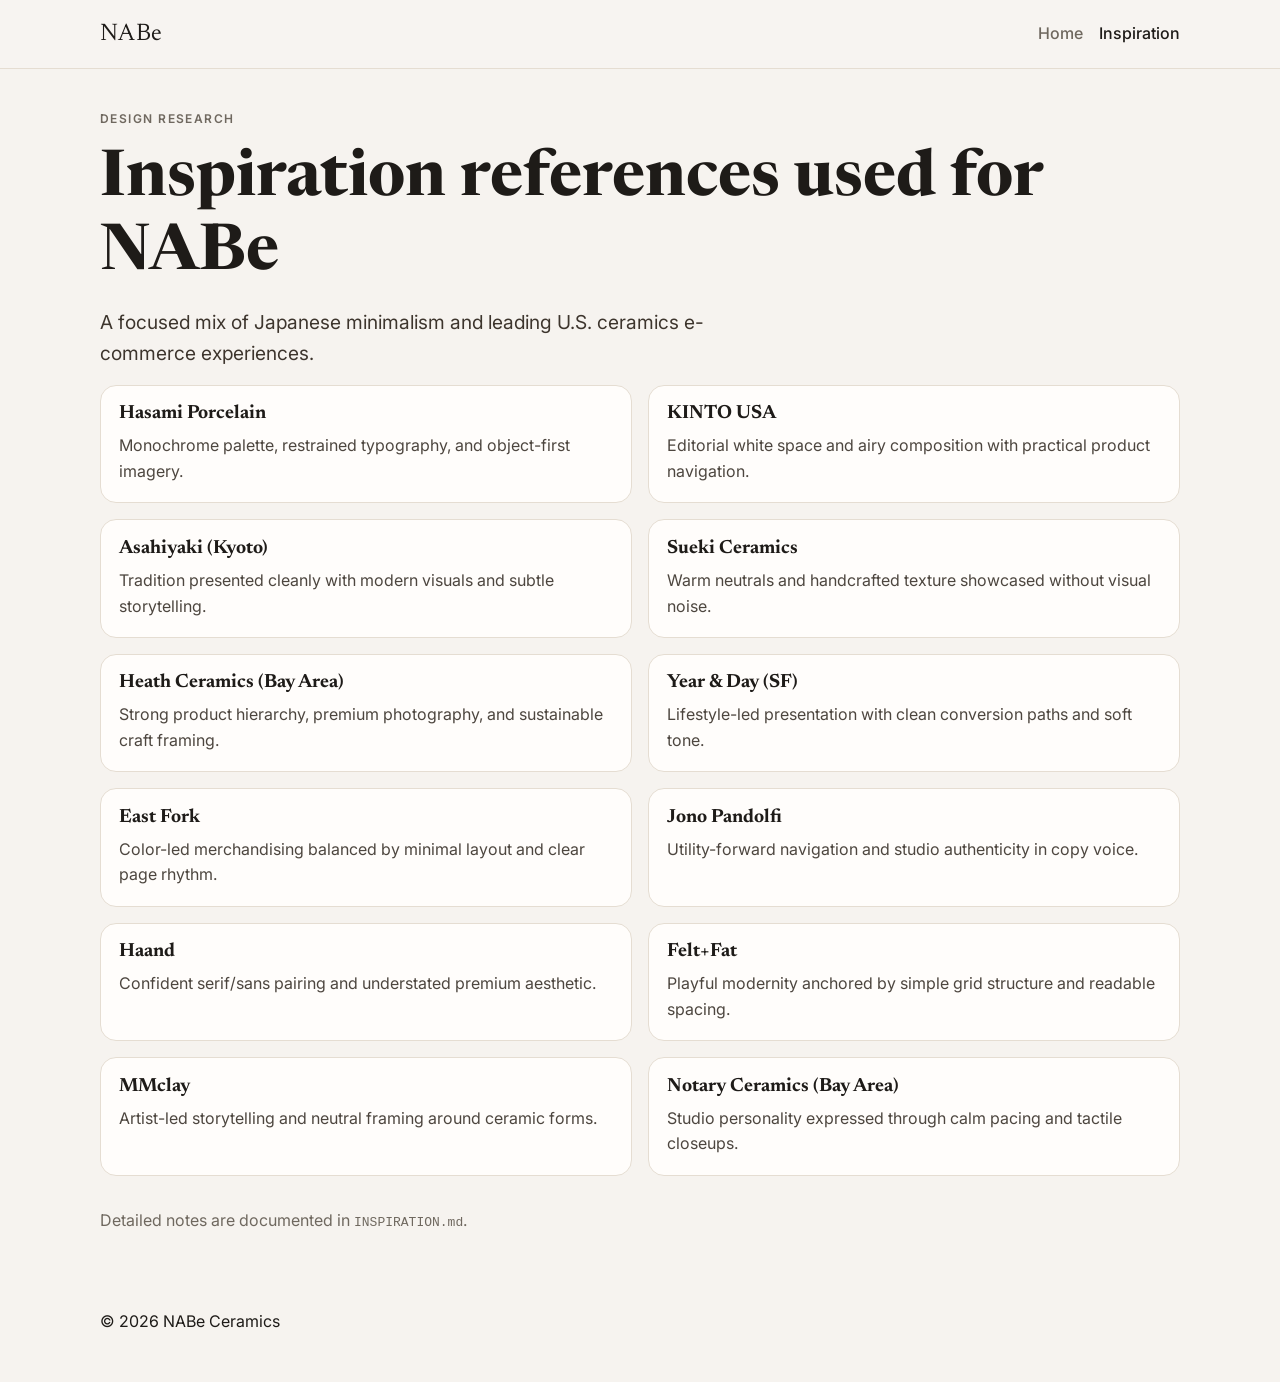
==== inspiration.html @ 3cadc334 "Deploy Naomi nabe site" ====
<!doctype html>
<html lang="en">
  <head>
    <meta charset="UTF-8" />
    <meta name="viewport" content="width=device-width, initial-scale=1.0" />
    <title>NABe Inspiration References</title>
    <meta name="description" content="Inspiration references used to design NABe Ceramics." />
    <link rel="preconnect" href="https://fonts.googleapis.com" />
    <link rel="preconnect" href="https://fonts.gstatic.com" crossorigin />
    <link
      href="https://fonts.googleapis.com/css2?family=Inter:wght@300;400;500;600&family=Newsreader:opsz,wght@6..72,300;6..72,400;6..72,500&display=swap"
      rel="stylesheet"
    />
    <link rel="stylesheet" href="./styles.css" />
  </head>
  <body>
    <header class="site-header">
      <div class="container nav-wrap">
        <a href="./index.html" class="logo">NABe</a>
        <nav>
          <ul class="nav-links">
            <li><a href="./index.html">Home</a></li>
            <li><a href="./inspiration.html" aria-current="page">Inspiration</a></li>
          </ul>
        </nav>
      </div>
    </header>

    <main class="section">
      <div class="container">
        <p class="eyebrow">Design research</p>
        <h1>Inspiration references used for NABe</h1>
        <p class="lead">A focused mix of Japanese minimalism and leading U.S. ceramics e-commerce experiences.</p>

        <div class="cards-grid list-grid">
          <article class="card"><h3><a href="https://hasami-porcelain.com/" target="_blank" rel="noreferrer">Hasami Porcelain</a></h3><p>Monochrome palette, restrained typography, and object-first imagery.</p></article>
          <article class="card"><h3><a href="https://kinto-usa.com/" target="_blank" rel="noreferrer">KINTO USA</a></h3><p>Editorial white space and airy composition with practical product navigation.</p></article>
          <article class="card"><h3><a href="https://asahiyaki.com/" target="_blank" rel="noreferrer">Asahiyaki (Kyoto)</a></h3><p>Tradition presented cleanly with modern visuals and subtle storytelling.</p></article>
          <article class="card"><h3><a href="https://www.suekigama.com/" target="_blank" rel="noreferrer">Sueki Ceramics</a></h3><p>Warm neutrals and handcrafted texture showcased without visual noise.</p></article>
          <article class="card"><h3><a href="https://www.heathceramics.com/" target="_blank" rel="noreferrer">Heath Ceramics (Bay Area)</a></h3><p>Strong product hierarchy, premium photography, and sustainable craft framing.</p></article>
          <article class="card"><h3><a href="https://yearandday.com/" target="_blank" rel="noreferrer">Year & Day (SF)</a></h3><p>Lifestyle-led presentation with clean conversion paths and soft tone.</p></article>
          <article class="card"><h3><a href="https://www.eastfork.com/" target="_blank" rel="noreferrer">East Fork</a></h3><p>Color-led merchandising balanced by minimal layout and clear page rhythm.</p></article>
          <article class="card"><h3><a href="https://www.jonopandolfi.com/" target="_blank" rel="noreferrer">Jono Pandolfi</a></h3><p>Utility-forward navigation and studio authenticity in copy voice.</p></article>
          <article class="card"><h3><a href="https://haand.us/" target="_blank" rel="noreferrer">Haand</a></h3><p>Confident serif/sans pairing and understated premium aesthetic.</p></article>
          <article class="card"><h3><a href="https://www.feltandfat.com/" target="_blank" rel="noreferrer">Felt+Fat</a></h3><p>Playful modernity anchored by simple grid structure and readable spacing.</p></article>
          <article class="card"><h3><a href="https://mmclay.com/" target="_blank" rel="noreferrer">MMclay</a></h3><p>Artist-led storytelling and neutral framing around ceramic forms.</p></article>
          <article class="card"><h3><a href="https://www.notaryceramics.com/" target="_blank" rel="noreferrer">Notary Ceramics (Bay Area)</a></h3><p>Studio personality expressed through calm pacing and tactile closeups.</p></article>
        </div>

        <p class="muted" style="margin-top:2rem">Detailed notes are documented in <code>INSPIRATION.md</code>.</p>
      </div>
    </main>

    <footer class="site-footer">
      <div class="container footer-wrap">
        <p>© <span id="year"></span> NABe Ceramics</p>
      </div>
    </footer>

    <script src="./app.js"></script>
  </body>
</html>
---- styles.css ----
:root {
  --bg: #f6f3ef;
  --paper: #fffdfb;
  --ink: #1e1b18;
  --muted: #6f685f;
  --line: #e5ddd2;
  --accent: #a36b48;
  --radius: 16px;
  --shadow: 0 8px 28px rgba(28, 23, 18, 0.08);
}

* { box-sizing: border-box; }

body {
  margin: 0;
  font-family: Inter, system-ui, -apple-system, sans-serif;
  color: var(--ink);
  background: var(--bg);
  line-height: 1.6;
}

h1, h2, h3 {
  font-family: Newsreader, Georgia, serif;
  line-height: 1.15;
  margin-top: 0;
}

h1 { font-size: clamp(2rem, 6vw, 4rem); margin-bottom: 1rem; }
h2 { font-size: clamp(1.6rem, 4vw, 2.3rem); margin-bottom: 1rem; }
h3 { font-size: 1.2rem; margin-bottom: 0.5rem; }

p { margin: 0 0 1rem; }
a { color: inherit; }

.container { width: min(1080px, calc(100% - 2rem)); margin-inline: auto; }

.site-header {
  position: sticky;
  top: 0;
  z-index: 10;
  background: color-mix(in srgb, var(--bg) 90%, white 10%);
  backdrop-filter: blur(6px);
  border-bottom: 1px solid var(--line);
}

.nav-wrap {
  display: flex;
  align-items: center;
  justify-content: space-between;
  min-height: 68px;
}

.logo {
  font-family: Newsreader, serif;
  text-decoration: none;
  font-size: 1.5rem;
  letter-spacing: 0.02em;
}

.nav-links {
  display: flex;
  list-style: none;
  gap: 1rem;
  padding: 0;
  margin: 0;
}

.nav-links a {
  text-decoration: none;
  color: var(--muted);
  font-weight: 500;
}

.nav-links a[aria-current="page"] { color: var(--ink); }

.hero { padding: 3.5rem 0 2rem; }
.hero-grid {
  display: grid;
  gap: 2rem;
  align-items: center;
}

.eyebrow {
  text-transform: uppercase;
  letter-spacing: 0.12em;
  font-size: 0.75rem;
  font-weight: 600;
  color: var(--muted);
}

.lead {
  font-size: clamp(1.06rem, 2.3vw, 1.2rem);
  color: #3d352d;
  max-width: 58ch;
}

.hero-cta { display: flex; flex-wrap: wrap; gap: 0.9rem; margin-top: 1.2rem; }

.btn {
  display: inline-block;
  text-decoration: none;
  background: var(--ink);
  color: white;
  border-radius: 999px;
  padding: 0.7rem 1.1rem;
  font-weight: 500;
}

.link { color: var(--accent); text-decoration: none; font-weight: 500; align-self: center; }

.hero-vessel {
  min-height: 240px;
  display: grid;
  place-items: center;
}

.vessel-shape {
  width: min(78vw, 370px);
  aspect-ratio: 1 / 1;
  border-radius: 58% 42% 50% 50% / 56% 55% 45% 44%;
  background: radial-gradient(circle at 30% 30%, #d8c4b0, #b48666 55%, #8e5f42 100%);
  box-shadow: var(--shadow);
}

.section { padding: 2.5rem 0; }
.section.alt { background: var(--paper); border-top: 1px solid var(--line); border-bottom: 1px solid var(--line); }

.split { display: grid; gap: 1rem; }

.card {
  background: var(--paper);
  border: 1px solid var(--line);
  border-radius: var(--radius);
  padding: 1.1rem;
}

.card ul { margin: 0.5rem 0 0; padding-left: 1rem; }
.cards-grid { display: grid; gap: 1rem; }
.list-grid .card h3 a { text-decoration: none; }
.list-grid .card p { margin: 0; color: #4d463f; }

.site-footer { padding: 1.2rem 0 2rem; }
.footer-wrap { display: flex; justify-content: space-between; gap: 1rem; flex-wrap: wrap; }
.muted { color: var(--muted); }

@media (min-width: 760px) {
  .hero-grid { grid-template-columns: 1.1fr 0.9fr; }
  .split { grid-template-columns: 1.2fr 0.8fr; align-items: start; }
  .cards-grid { grid-template-columns: repeat(3, minmax(0, 1fr)); }
  .list-grid { grid-template-columns: repeat(2, minmax(0, 1fr)); }
}
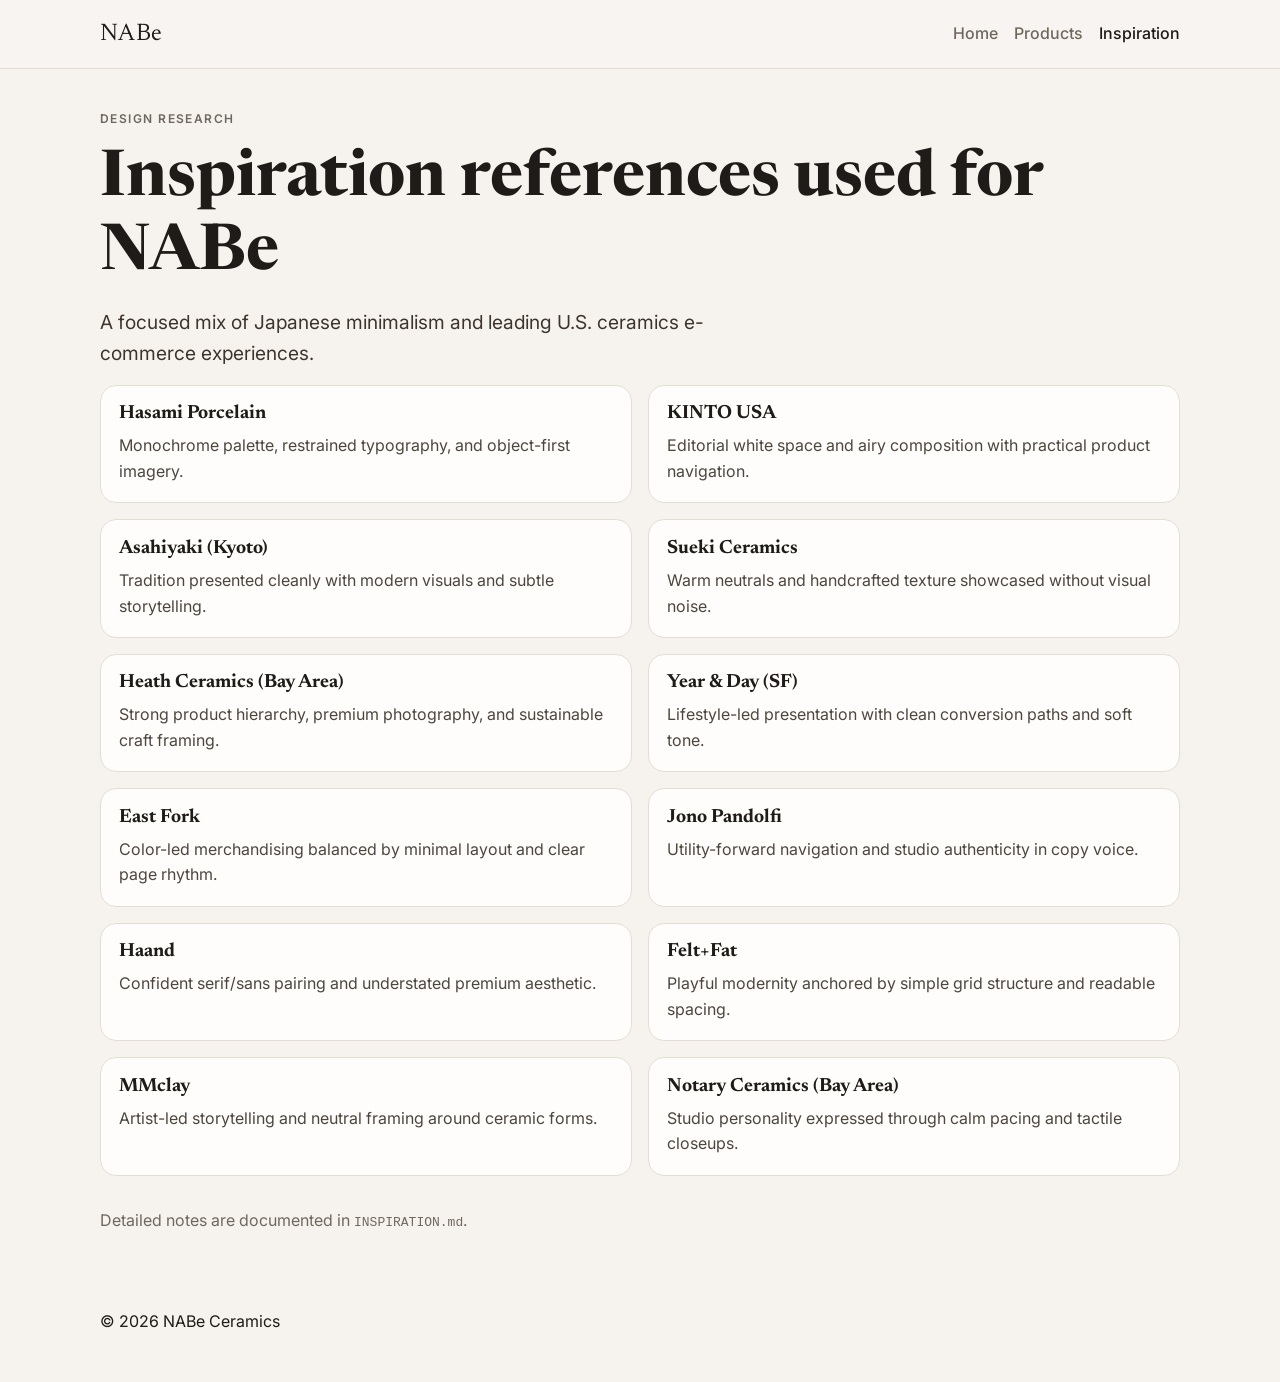
==== commit 7c9ab11e: "Add polished mock products page and navigation links" ====
--- a/inspiration.html
+++ b/inspiration.html
@@ -20,6 +20,7 @@
         <nav>
           <ul class="nav-links">
             <li><a href="./index.html">Home</a></li>
+            <li><a href="./products.html">Products</a></li>
             <li><a href="./inspiration.html" aria-current="page">Inspiration</a></li>
           </ul>
         </nav>
--- a/styles.css
+++ b/styles.css
@@ -73,6 +73,46 @@
 
 .nav-links a[aria-current="page"] { color: var(--ink); }
 
+.motion-banner {
+  overflow: hidden;
+  border-top: 1px solid var(--line);
+  border-bottom: 1px solid var(--line);
+  background: linear-gradient(90deg, #f3eee7 0%, #f9f6f2 50%, #f3eee7 100%);
+}
+
+.banner-track {
+  display: flex;
+  width: max-content;
+  will-change: transform;
+  animation: marquee 26s linear infinite;
+}
+
+.banner-item {
+  display: flex;
+  align-items: center;
+  gap: 0.65rem;
+  margin: 0;
+  padding: 0.5rem 0.95rem;
+  line-height: 1.2;
+  color: #5a4d41;
+  font-size: 0.9rem;
+  white-space: nowrap;
+}
+
+.banner-dot {
+  width: 0.35rem;
+  height: 0.35rem;
+  border-radius: 50%;
+  background: var(--accent);
+  display: inline-block;
+  opacity: 0.65;
+}
+
+@keyframes marquee {
+  from { transform: translateX(0); }
+  to { transform: translateX(-50%); }
+}
+
 .hero { padding: 3.5rem 0 2rem; }
 .hero-grid {
   display: grid;
@@ -112,6 +152,8 @@
   min-height: 240px;
   display: grid;
   place-items: center;
+  position: relative;
+  isolation: isolate;
 }
 
 .vessel-shape {
@@ -120,10 +162,53 @@
   border-radius: 58% 42% 50% 50% / 56% 55% 45% 44%;
   background: radial-gradient(circle at 30% 30%, #d8c4b0, #b48666 55%, #8e5f42 100%);
   box-shadow: var(--shadow);
+  transition: transform 220ms ease-out;
+}
+
+.orbital-spark {
+  position: absolute;
+  width: 14px;
+  height: 14px;
+  border-radius: 50%;
+  background: radial-gradient(circle at 30% 30%, #fff, #e9d6c5 65%, #c59a7a);
+  box-shadow: 0 0 18px rgba(163, 107, 72, 0.45);
+  opacity: 0.75;
+}
+
+.spark-1 { top: 20%; left: 18%; animation: orbitA 7s ease-in-out infinite; }
+.spark-2 { top: 62%; right: 18%; animation: orbitB 9s ease-in-out infinite; }
+.spark-3 { top: 30%; right: 10%; animation: orbitC 8s ease-in-out infinite; }
+
+@keyframes orbitA {
+  0%, 100% { transform: translate(0, 0) scale(1); }
+  50% { transform: translate(14px, -10px) scale(1.18); }
+}
+@keyframes orbitB {
+  0%, 100% { transform: translate(0, 0) scale(1); }
+  50% { transform: translate(-16px, 12px) scale(0.9); }
+}
+@keyframes orbitC {
+  0%, 100% { transform: translate(0, 0) scale(1); }
+  50% { transform: translate(-6px, -14px) scale(1.12); }
 }
 
 .section { padding: 2.5rem 0; }
 .section.alt { background: var(--paper); border-top: 1px solid var(--line); border-bottom: 1px solid var(--line); }
+
+.dynamic-head {
+  display: flex;
+  justify-content: space-between;
+  align-items: baseline;
+  gap: 1rem;
+  flex-wrap: wrap;
+}
+
+.live-note {
+  margin: 0 0 0.5rem;
+  color: var(--accent);
+  font-weight: 500;
+  font-size: 0.95rem;
+}
 
 .split { display: grid; gap: 1rem; }
 
@@ -139,13 +224,195 @@
 .list-grid .card h3 a { text-decoration: none; }
 .list-grid .card p { margin: 0; color: #4d463f; }
 
+.products-grid {
+  display: grid;
+  gap: 1rem;
+  margin-top: 1.2rem;
+}
+
+.product-card {
+  background: var(--paper);
+  border: 1px solid var(--line);
+  border-radius: 16px;
+  overflow: hidden;
+  box-shadow: 0 6px 18px rgba(28, 23, 18, 0.05);
+}
+
+.product-visual {
+  height: 170px;
+  border-bottom: 1px solid var(--line);
+}
+
+.glaze-earth { background: radial-gradient(circle at 28% 32%, #dec8b8, #b78868 56%, #8e5f42 100%); }
+.glaze-mist { background: radial-gradient(circle at 28% 32%, #f0ece8, #c9c0b7 56%, #9f958b 100%); }
+.glaze-forest { background: radial-gradient(circle at 28% 32%, #c3d3c8, #73907e 56%, #3f5c4f 100%); }
+.glaze-night { background: radial-gradient(circle at 28% 32%, #9ca2b2, #505869 56%, #171b24 100%); }
+
+.product-meta {
+  padding: 0.95rem 1rem 1rem;
+}
+
+.product-meta h2 {
+  font-size: 1.35rem;
+  margin-bottom: 0.5rem;
+}
+
+.product-copy {
+  margin: 0;
+  color: #4e463e;
+}
+
+.product-row {
+  margin-top: 0.9rem;
+  display: flex;
+  justify-content: space-between;
+  align-items: center;
+  gap: 0.6rem;
+}
+
+.product-price {
+  font-weight: 700;
+  letter-spacing: 0.01em;
+}
+
+.product-tag {
+  border: 1px solid var(--line);
+  background: #f8f3ed;
+  border-radius: 999px;
+  font-size: 0.78rem;
+  padding: 0.22rem 0.55rem;
+  color: #5d5248;
+}
+
+.dynamic-grid {
+  display: grid;
+  gap: 1rem;
+}
+
+.swatches {
+  display: flex;
+  gap: 0.65rem;
+  margin-top: 0.75rem;
+}
+
+.swatch {
+  width: 30px;
+  height: 30px;
+  border-radius: 50%;
+  border: 2px solid #fff;
+  box-shadow: 0 0 0 1px var(--line);
+  cursor: pointer;
+}
+
+.swatch.active {
+  box-shadow: 0 0 0 2px var(--accent);
+}
+
+.swatch[data-glaze='earth'] { background: linear-gradient(135deg, #c89a79, #8e5f42); }
+.swatch[data-glaze='mist'] { background: linear-gradient(135deg, #ded8d0, #b0a89f); }
+.swatch[data-glaze='forest'] { background: linear-gradient(135deg, #73907e, #3f5c4f); }
+.swatch[data-glaze='night'] { background: linear-gradient(135deg, #3a3f4a, #161922); }
+
+.palette-controls {
+  display: grid;
+  gap: 0.8rem;
+}
+
+.palette-controls label {
+  display: grid;
+  gap: 0.35rem;
+  font-size: 0.95rem;
+}
+
+.palette-controls select {
+  padding: 0.5rem 0.65rem;
+  border: 1px solid var(--line);
+  border-radius: 10px;
+  background: #fff;
+  font: inherit;
+}
+
+.palette-output {
+  margin-top: 0.9rem;
+  padding: 0.65rem 0.8rem;
+  border-radius: 12px;
+  background: #f7f2ec;
+  border: 1px solid var(--line);
+  font-weight: 500;
+}
+
+.order-status-section {
+  padding-top: 0;
+}
+
+.order-status-card {
+  background: #fff;
+  border: 1px solid var(--line);
+  border-radius: 16px;
+  padding: 1rem 1.1rem;
+}
+
+.status-row {
+  display: flex;
+  align-items: center;
+  gap: 0.6rem;
+}
+
+.status-dot {
+  width: 12px;
+  height: 12px;
+  border-radius: 50%;
+  background: #6aa67d;
+  box-shadow: 0 0 0 4px rgba(106, 166, 125, 0.18);
+}
+
+.status-dot.yellow {
+  background: #c5a34f;
+  box-shadow: 0 0 0 4px rgba(197, 163, 79, 0.18);
+}
+
+.status-dot.red {
+  background: #be5b54;
+  box-shadow: 0 0 0 4px rgba(190, 91, 84, 0.18);
+}
+
+.status-text {
+  margin: 0;
+  font-weight: 600;
+}
+
+.reveal {
+  opacity: 0;
+  transform: translateY(16px);
+  transition: opacity 500ms ease, transform 500ms ease;
+}
+
+.reveal.in-view {
+  opacity: 1;
+  transform: translateY(0);
+}
+
 .site-footer { padding: 1.2rem 0 2rem; }
 .footer-wrap { display: flex; justify-content: space-between; gap: 1rem; flex-wrap: wrap; }
 .muted { color: var(--muted); }
+
+@media (prefers-reduced-motion: reduce) {
+  .banner-track,
+  .orbital-spark { animation: none !important; }
+
+  .reveal,
+  .reveal.in-view {
+    opacity: 1;
+    transform: none;
+    transition: none;
+  }
+}
 
 @media (min-width: 760px) {
   .hero-grid { grid-template-columns: 1.1fr 0.9fr; }
   .split { grid-template-columns: 1.2fr 0.8fr; align-items: start; }
   .cards-grid { grid-template-columns: repeat(3, minmax(0, 1fr)); }
+  .dynamic-grid { grid-template-columns: repeat(2, minmax(0, 1fr)); }
   .list-grid { grid-template-columns: repeat(2, minmax(0, 1fr)); }
-}
+  .products-grid { grid-template-columns: repeat(3, minmax(0, 1fr)); }
+}
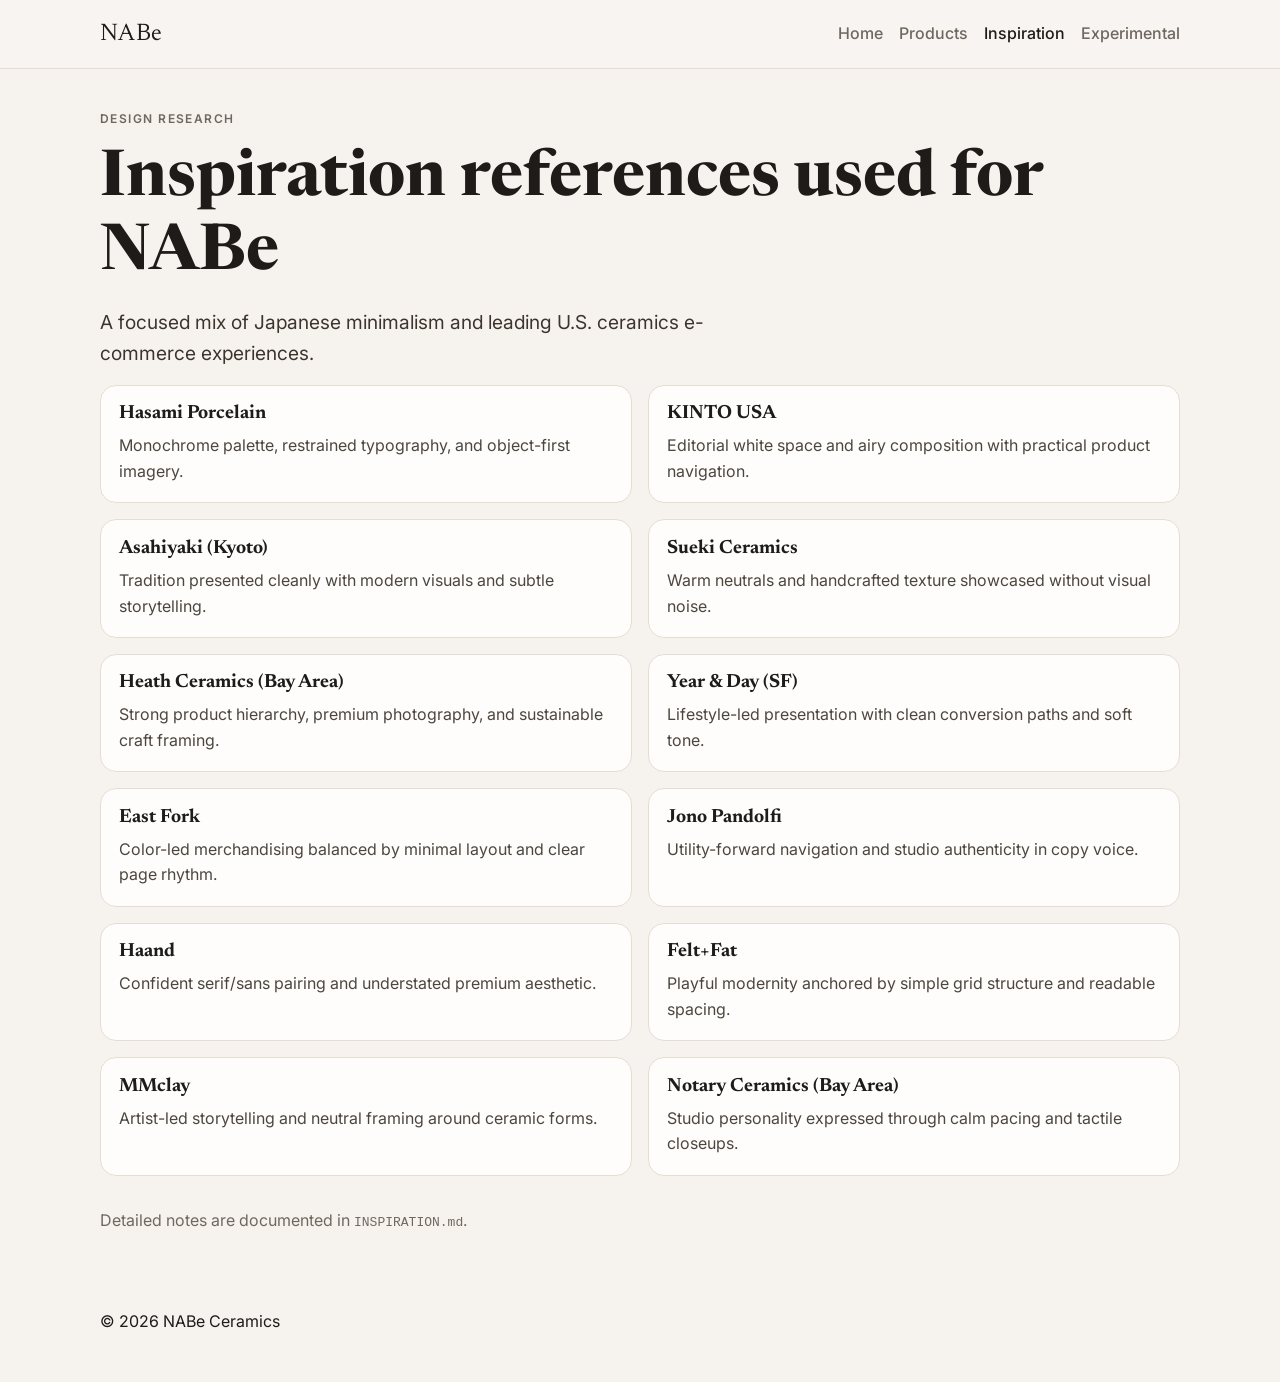
==== commit c1601e34: "Refine product icons and add Japanese-inspired experimental aesthetic page" ====
--- a/inspiration.html
+++ b/inspiration.html
@@ -22,6 +22,7 @@
             <li><a href="./index.html">Home</a></li>
             <li><a href="./products.html">Products</a></li>
             <li><a href="./inspiration.html" aria-current="page">Inspiration</a></li>
+            <li><a href="./experimental.html">Experimental</a></li>
           </ul>
         </nav>
       </div>
--- a/styles.css
+++ b/styles.css
@@ -224,32 +224,110 @@
 .list-grid .card h3 a { text-decoration: none; }
 .list-grid .card p { margin: 0; color: #4d463f; }
 
+.product-toolbar {
+  margin-top: 1rem;
+  display: grid;
+  gap: 0.8rem;
+}
+
+.chip-group {
+  display: flex;
+  flex-wrap: wrap;
+  gap: 0.45rem;
+}
+
+.chip {
+  border: 1px solid var(--line);
+  border-radius: 999px;
+  padding: 0.33rem 0.7rem;
+  background: #fff;
+  color: #5b5046;
+  font: inherit;
+  font-size: 0.86rem;
+  cursor: pointer;
+}
+
+.chip.active {
+  background: #efe3d8;
+  border-color: #d6bca7;
+  color: #3f3328;
+}
+
+.sort-wrap {
+  display: inline-grid;
+  gap: 0.35rem;
+  width: fit-content;
+  font-size: 0.92rem;
+  color: #4f453d;
+}
+
+.sort-wrap select {
+  min-width: 210px;
+  padding: 0.45rem 0.55rem;
+  border: 1px solid var(--line);
+  border-radius: 10px;
+  background: #fff;
+  font: inherit;
+}
+
+.result-count {
+  margin: 0.8rem 0 0;
+  color: #5f554c;
+  font-size: 0.92rem;
+}
+
 .products-grid {
   display: grid;
   gap: 1rem;
-  margin-top: 1.2rem;
+  margin-top: 0.8rem;
+}
+
+.product-card.is-hidden {
+  display: none;
 }
 
 .product-card {
-  background: var(--paper);
-  border: 1px solid var(--line);
-  border-radius: 16px;
-  overflow: hidden;
-  box-shadow: 0 6px 18px rgba(28, 23, 18, 0.05);
-}
-
-.product-visual {
-  height: 170px;
-  border-bottom: 1px solid var(--line);
-}
-
-.glaze-earth { background: radial-gradient(circle at 28% 32%, #dec8b8, #b78868 56%, #8e5f42 100%); }
-.glaze-mist { background: radial-gradient(circle at 28% 32%, #f0ece8, #c9c0b7 56%, #9f958b 100%); }
-.glaze-forest { background: radial-gradient(circle at 28% 32%, #c3d3c8, #73907e 56%, #3f5c4f 100%); }
-.glaze-night { background: radial-gradient(circle at 28% 32%, #9ca2b2, #505869 56%, #171b24 100%); }
+  background: transparent;
+  border: 0;
+  border-radius: 0;
+  overflow: visible;
+  box-shadow: none;
+  transition: transform 180ms ease;
+}
+
+.product-card:hover {
+  transform: translateY(-2px);
+}
+
+.story-link {
+  display: block;
+  text-decoration: none;
+}
+
+.product-photo-wrap {
+  padding: 0;
+}
+
+.product-photo {
+  width: min(100%, 250px);
+  aspect-ratio: 1 / 1;
+  height: auto;
+  object-fit: contain;
+  display: block;
+  margin: 0 auto;
+  filter: drop-shadow(0 18px 18px rgba(39, 31, 24, 0.12));
+}
+
+/* Icon-like object silhouettes (transparent background) */
+.photo-shape-a { transform: rotate(-1.4deg); }
+.photo-shape-b { transform: rotate(1deg); }
+.photo-shape-c { transform: rotate(-0.8deg); }
+.photo-shape-d { transform: rotate(1.2deg); }
+.photo-shape-e { transform: rotate(-1deg); }
+.photo-shape-f { transform: rotate(0.7deg); }
 
 .product-meta {
-  padding: 0.95rem 1rem 1rem;
+  padding: 0.8rem 0.2rem 0.6rem;
 }
 
 .product-meta h2 {
@@ -282,6 +360,42 @@
   font-size: 0.78rem;
   padding: 0.22rem 0.55rem;
   color: #5d5248;
+}
+
+.story-hero {
+  display: grid;
+  gap: 1.2rem;
+  align-items: center;
+}
+
+.story-image {
+  width: min(100%, 360px);
+  aspect-ratio: 1 / 1;
+  max-width: 360px;
+  justify-self: center;
+  height: auto;
+  object-fit: contain;
+  display: block;
+}
+
+.story-copy {
+  max-width: 64ch;
+}
+
+.story-block {
+  margin-top: 1.2rem;
+  background: #fff;
+  border: 1px solid var(--line);
+  border-radius: 16px;
+  padding: 1rem 1.1rem;
+}
+
+.story-kicker {
+  text-transform: uppercase;
+  letter-spacing: 0.09em;
+  font-size: 0.74rem;
+  color: #7f756c;
+  margin-bottom: 0.45rem;
 }
 
 .dynamic-grid {
@@ -392,6 +506,77 @@
   transform: translateY(0);
 }
 
+.exp-canvas {
+  position: relative;
+  overflow: hidden;
+  background: linear-gradient(180deg, #fbfaf8 0%, #f8f6f2 100%);
+}
+
+.exp-layout {
+  position: relative;
+  z-index: 2;
+  min-height: 68vh;
+}
+
+.exp-lead { max-width: 56ch; }
+
+.exp-corner {
+  position: absolute;
+  pointer-events: none;
+  z-index: 1;
+  opacity: 0.8;
+}
+
+.exp-corner-top {
+  top: -90px;
+  right: -80px;
+  width: 420px;
+  height: 420px;
+  border-radius: 0 0 0 65%;
+  background:
+    radial-gradient(circle at 58% 44%, rgba(131, 164, 138, 0.34) 0 24%, transparent 25%),
+    radial-gradient(circle at 70% 54%, rgba(189, 173, 141, 0.22) 0 34%, transparent 35%),
+    repeating-radial-gradient(circle at 76% 64%, rgba(124, 113, 95, 0.11) 0 2px, transparent 2px 13px),
+    linear-gradient(140deg, rgba(246, 242, 235, 0.95), rgba(229, 238, 228, 0.65));
+  filter: blur(0.2px);
+}
+
+.exp-corner-bottom {
+  left: -90px;
+  bottom: -110px;
+  width: 460px;
+  height: 350px;
+  border-radius: 70% 30% 0 0;
+  background:
+    repeating-linear-gradient(12deg, rgba(136, 125, 108, 0.14) 0 1px, transparent 1px 12px),
+    radial-gradient(circle at 35% 45%, rgba(144, 173, 152, 0.23) 0 28%, transparent 29%),
+    linear-gradient(165deg, rgba(243, 239, 233, 0.92), rgba(225, 236, 223, 0.55));
+}
+
+.exp-panel {
+  margin-top: 1.2rem;
+  max-width: 560px;
+  background: rgba(255, 255, 255, 0.74);
+  backdrop-filter: blur(4px);
+  border: 1px solid #e6ddd3;
+  border-radius: 16px;
+  padding: 1rem 1.05rem;
+}
+
+.exp-stones {
+  margin-top: 0.9rem;
+  display: flex;
+  gap: 0.7rem;
+}
+
+.exp-stones span {
+  width: 44px;
+  height: 20px;
+  border-radius: 50% 50% 48% 52%;
+  background: linear-gradient(180deg, #d7d1c7, #b9ada0);
+  opacity: 0.9;
+}
+
 .site-footer { padding: 1.2rem 0 2rem; }
 .footer-wrap { display: flex; justify-content: space-between; gap: 1rem; flex-wrap: wrap; }
 .muted { color: var(--muted); }
@@ -414,5 +599,10 @@
   .cards-grid { grid-template-columns: repeat(3, minmax(0, 1fr)); }
   .dynamic-grid { grid-template-columns: repeat(2, minmax(0, 1fr)); }
   .list-grid { grid-template-columns: repeat(2, minmax(0, 1fr)); }
+  .product-toolbar {
+    grid-template-columns: 1fr auto;
+    align-items: end;
+  }
   .products-grid { grid-template-columns: repeat(3, minmax(0, 1fr)); }
-}
+  .story-hero { grid-template-columns: 1fr 1fr; }
+}
